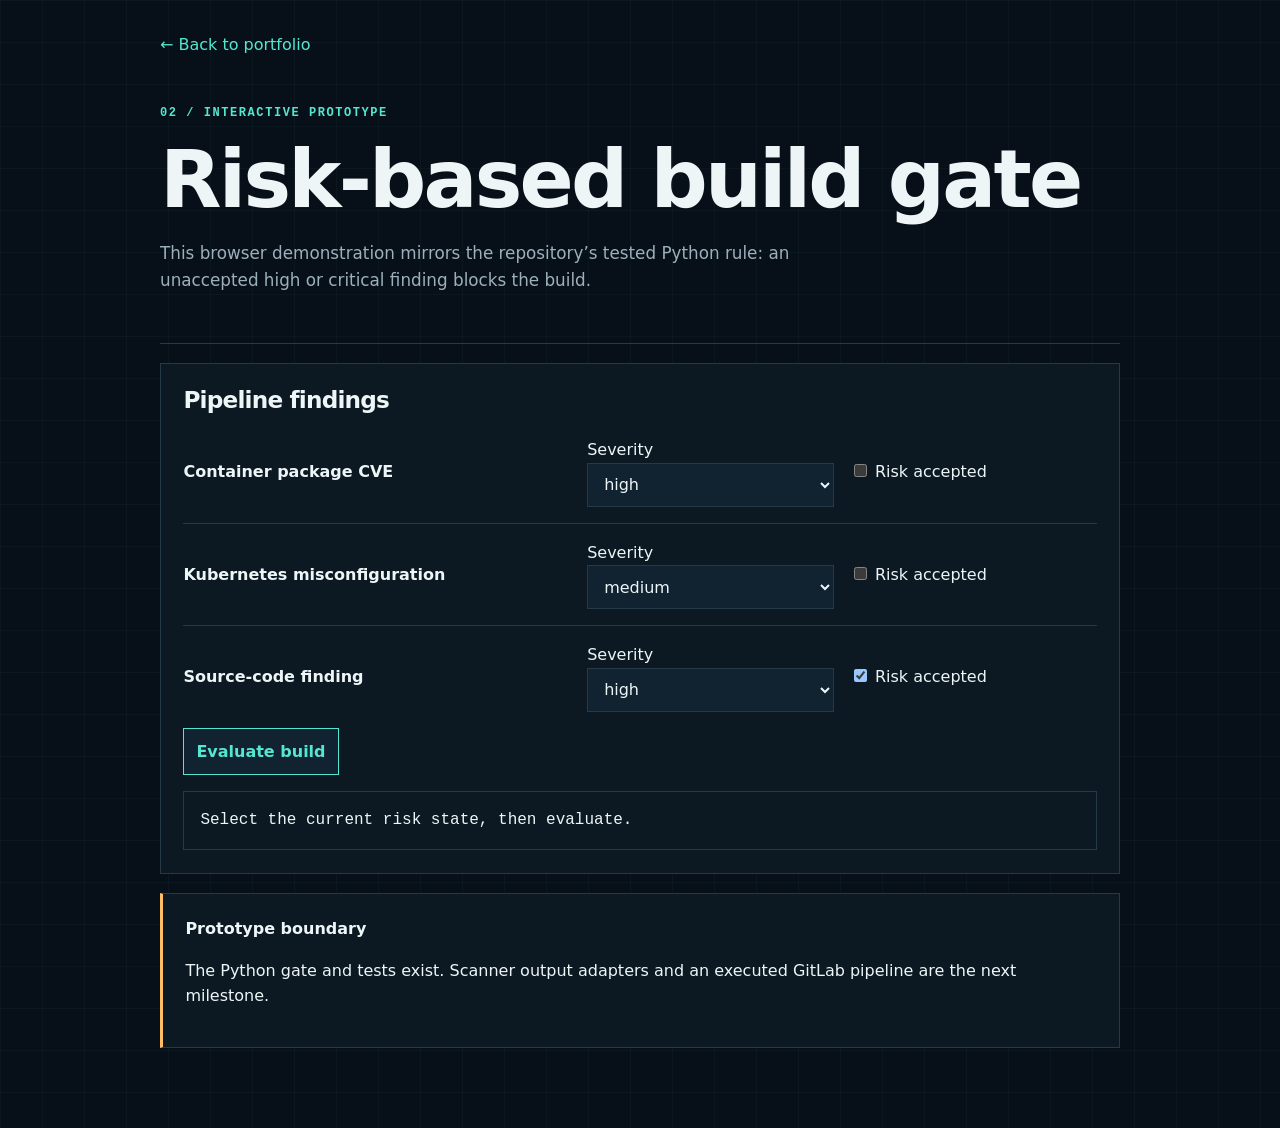
==== demos/appsec-gate.html @ 2bbfe6a3 "Build security project portfolio" ====
<!doctype html><html lang="en"><head><meta charset="utf-8"><meta name="viewport" content="width=device-width,initial-scale=1"><title>AppSec Quality Gate Demo</title><link rel="stylesheet" href="../styles.css"></head>
<body><main class="demo-shell"><a class="back-link" href="../index.html">← Back to portfolio</a>
<header class="demo-header"><p class="eyebrow">02 / INTERACTIVE PROTOTYPE</p><h1>Risk-based build gate</h1><p>This browser demonstration mirrors the repository’s tested Python rule: an unaccepted high or critical finding blocks the build.</p></header>
<section class="panel"><h2>Pipeline findings</h2><div id="gate-controls">
<div class="control-row"><strong>Container package CVE</strong><label>Severity<select data-severity><option>medium</option><option selected>high</option><option>critical</option></select></label><label><input type="checkbox" data-accepted> Risk accepted</label></div>
<div class="control-row"><strong>Kubernetes misconfiguration</strong><label>Severity<select data-severity><option selected>medium</option><option>high</option><option>critical</option></select></label><label><input type="checkbox" data-accepted> Risk accepted</label></div>
<div class="control-row"><strong>Source-code finding</strong><label>Severity<select data-severity><option>low</option><option selected>high</option><option>critical</option></select></label><label><input type="checkbox" data-accepted checked> Risk accepted</label></div>
</div><button id="run-gate" type="button">Evaluate build</button><div id="gate-result" class="result" aria-live="polite">Select the current risk state, then evaluate.</div></section>
<section class="panel notice"><strong>Prototype boundary</strong><p>The Python gate and tests exist. Scanner output adapters and an executed GitLab pipeline are the next milestone.</p></section>
<script src="../portfolio.js"></script></main></body></html>
---- styles.css ----
:root {
  color-scheme: dark;
  --bg: #071018;
  --surface: #0d1923;
  --surface-2: #112230;
  --line: #263947;
  --text: #edf5f7;
  --muted: #9cb0bb;
  --cyan: #55e6d2;
  --blue: #75a7ff;
  --amber: #ffbd66;
  --green: #83e69e;
  --max: 1180px;
}

* { box-sizing: border-box; }
html { scroll-behavior: smooth; }
body {
  margin: 0;
  background:
    linear-gradient(rgba(85,230,210,.035) 1px, transparent 1px),
    linear-gradient(90deg, rgba(85,230,210,.035) 1px, transparent 1px),
    var(--bg);
  background-size: 42px 42px;
  color: var(--text);
  font-family: Inter, ui-sans-serif, system-ui, -apple-system, BlinkMacSystemFont, "Segoe UI", sans-serif;
  font-size: 16px;
  line-height: 1.6;
}

a { color: inherit; }
.site-header {
  width: min(calc(100% - 2rem), var(--max));
  min-height: 84px;
  margin: 0 auto;
  display: flex;
  align-items: center;
  justify-content: space-between;
  border-bottom: 1px solid var(--line);
}
.identity { display: flex; align-items: center; gap: .8rem; text-decoration: none; }
.identity-mark {
  display: grid; place-items: center; width: 42px; height: 42px;
  border: 1px solid var(--cyan); color: var(--cyan); font: 700 .8rem ui-monospace, monospace;
}
.identity strong, .identity small { display: block; }
.identity small { color: var(--muted); font-size: .78rem; }
nav { display: flex; gap: 1.5rem; }
nav a { color: var(--muted); text-decoration: none; font-size: .9rem; }
nav a:hover, nav a:focus-visible { color: var(--cyan); }

main, footer { width: min(calc(100% - 2rem), var(--max)); margin-inline: auto; }
.intro {
  min-height: 500px;
  padding: 7rem 0 5rem;
  display: grid;
  grid-template-columns: minmax(0, 1.5fr) minmax(280px, .65fr);
  gap: 4rem;
  align-items: end;
  border-bottom: 1px solid var(--line);
}
.eyebrow { margin: 0 0 1rem; color: var(--cyan); font: 700 .75rem/1.3 ui-monospace, SFMono-Regular, Consolas, monospace; letter-spacing: .13em; }
h1, h2, h3 { margin-top: 0; line-height: 1.08; letter-spacing: -.035em; }
h1 { margin-bottom: 0; font-size: clamp(3rem, 7vw, 6.7rem); font-weight: 720; }
h1 span { color: var(--muted); }
h2 { margin-bottom: .6rem; font-size: clamp(2rem, 4vw, 3.5rem); }
h3 { margin-bottom: 1rem; font-size: clamp(1.55rem, 2.5vw, 2.1rem); }
.intro-copy { margin: 0; color: var(--muted); font-size: 1.05rem; border-left: 2px solid var(--cyan); padding-left: 1.25rem; }

.project-section { padding: 6rem 0; }
.section-heading { max-width: 700px; margin-bottom: 2.3rem; }
.section-heading > p:last-child { color: var(--muted); }
.project-grid { display: grid; grid-template-columns: repeat(12, 1fr); gap: 1rem; }
.project-card {
  grid-column: span 4;
  min-height: 500px;
  padding: 1.5rem;
  display: flex;
  flex-direction: column;
  background: linear-gradient(160deg, rgba(17,34,48,.98), rgba(9,20,29,.98));
  border: 1px solid var(--line);
  position: relative;
}
.project-card::before { content: ""; position: absolute; left: -1px; top: 0; width: 3px; height: 64px; background: var(--blue); }
.project-card.featured::before { background: var(--cyan); }
.card-topline { display: flex; justify-content: space-between; gap: 1rem; margin-bottom: 3rem; color: var(--muted); font: 700 .68rem ui-monospace, monospace; letter-spacing: .08em; }
.status { padding: .22rem .5rem; border: 1px solid currentColor; white-space: nowrap; letter-spacing: 0; }
.status-design { color: var(--blue); }
.status-prototype { color: var(--amber); }
.status-working { color: var(--green); }
.project-card > p { color: var(--muted); }
.tag-list { display: flex; flex-wrap: wrap; gap: .4rem; padding: 0; margin: 1.1rem 0; list-style: none; }
.tag-list li { border: 1px solid var(--line); padding: .25rem .5rem; color: #c6d5dc; font: .72rem ui-monospace, monospace; }
.evidence-row { margin-top: auto; padding: 1rem 0; border-top: 1px solid var(--line); }
.evidence-row span, .evidence-row strong { display: block; }
.evidence-row span { color: var(--muted); font: .7rem ui-monospace, monospace; text-transform: uppercase; }
.evidence-row strong { margin-top: .25rem; font-size: .86rem; }
.card-link { display: flex; justify-content: space-between; align-items: center; padding-top: 1rem; color: var(--cyan); text-decoration: none; font-weight: 700; }
.card-link:hover span { transform: translateX(4px); }
.card-link span { transition: transform .2s ease; }

.review { display: grid; grid-template-columns: .8fr 1.2fr; gap: 5rem; padding: 6rem 0; border-top: 1px solid var(--line); }
.review ol { padding: 0; margin: 0; list-style: none; }
.review li { display: grid; grid-template-columns: 48px 1fr; gap: 1rem; padding: 1.2rem 0; border-top: 1px solid var(--line); }
.review li > span { color: var(--cyan); font: .8rem ui-monospace, monospace; }
.review p { color: var(--muted); margin: .2rem 0 0; }
footer { display: flex; justify-content: space-between; gap: 2rem; padding: 2rem 0 3rem; border-top: 1px solid var(--line); color: var(--muted); font-size: .8rem; }

.demo-shell { width: min(calc(100% - 2rem), 960px); margin: 0 auto; padding: 2rem 0 5rem; }
.back-link { display: inline-block; margin-bottom: 3rem; color: var(--cyan); text-decoration: none; }
.demo-header { padding-bottom: 2rem; border-bottom: 1px solid var(--line); }
.demo-header h1 { font-size: clamp(2.6rem, 7vw, 5rem); }
.demo-header > p:last-child { max-width: 720px; color: var(--muted); font-size: 1.05rem; }
.panel { margin-top: 1.2rem; padding: 1.4rem; border: 1px solid var(--line); background: rgba(13,25,35,.96); }
.panel h2 { font-size: 1.45rem; }
.notice { border-left: 3px solid var(--amber); }
.metric-grid { display: grid; grid-template-columns: repeat(3, 1fr); gap: .8rem; }
.metric { padding: 1rem; border: 1px solid var(--line); }
.metric span { color: var(--muted); font-size: .8rem; }
.metric strong { display: block; font: 700 2rem ui-monospace, monospace; }
.control-row { display: grid; grid-template-columns: 1.1fr .7fr .7fr; gap: 1rem; padding: 1rem 0; border-top: 1px solid var(--line); align-items: center; }
.control-row:first-child { border-top: 0; }
.control-row select, .control-row label { width: 100%; }
select, button {
  min-height: 44px; border: 1px solid var(--line); background: var(--surface-2); color: var(--text); padding: .6rem .75rem; font: inherit;
}
button { cursor: pointer; border-color: var(--cyan); color: var(--cyan); font-weight: 700; }
button:hover, button:focus-visible { background: var(--cyan); color: var(--bg); }
.result { margin-top: 1rem; padding: 1rem; border: 1px solid var(--line); font-family: ui-monospace, monospace; }
.result.pass { border-color: var(--green); color: var(--green); }
.result.fail { border-color: #ff7a7a; color: #ff9a9a; }
.scenario { display: grid; grid-template-columns: 74px 1fr; gap: 1rem; padding: 1.2rem 0; border-top: 1px solid var(--line); }
.scenario > span { color: var(--cyan); font: 700 .75rem ui-monospace, monospace; }
.scenario p { color: var(--muted); margin: .3rem 0 0; }
.status-table { width: 100%; border-collapse: collapse; }
.status-table th, .status-table td { text-align: left; padding: .8rem; border-bottom: 1px solid var(--line); }
.status-table th { color: var(--muted); font-size: .8rem; }
.pill { display: inline-block; padding: .18rem .45rem; border: 1px solid currentColor; font: .72rem ui-monospace, monospace; }
.effective { color: var(--green); }.expired { color: var(--amber); }.missing { color: #ff8e8e; }

@media (max-width: 900px) {
  .intro, .review { grid-template-columns: 1fr; gap: 2rem; }
  .intro { min-height: auto; padding-top: 5rem; }
  .project-card { grid-column: span 12; min-height: 420px; }
}
@media (max-width: 600px) {
  .site-header { align-items: flex-start; padding: 1rem 0; }
  nav { flex-direction: column; gap: .25rem; text-align: right; }
  .intro { padding: 4rem 0; }
  .project-section, .review { padding: 4rem 0; }
  .control-row { grid-template-columns: 1fr; }
  .metric-grid { grid-template-columns: 1fr; }
  .status-table { font-size: .82rem; }
  footer { flex-direction: column; }
}
@media (prefers-reduced-motion: reduce) { html { scroll-behavior: auto; } * { transition: none !important; } }
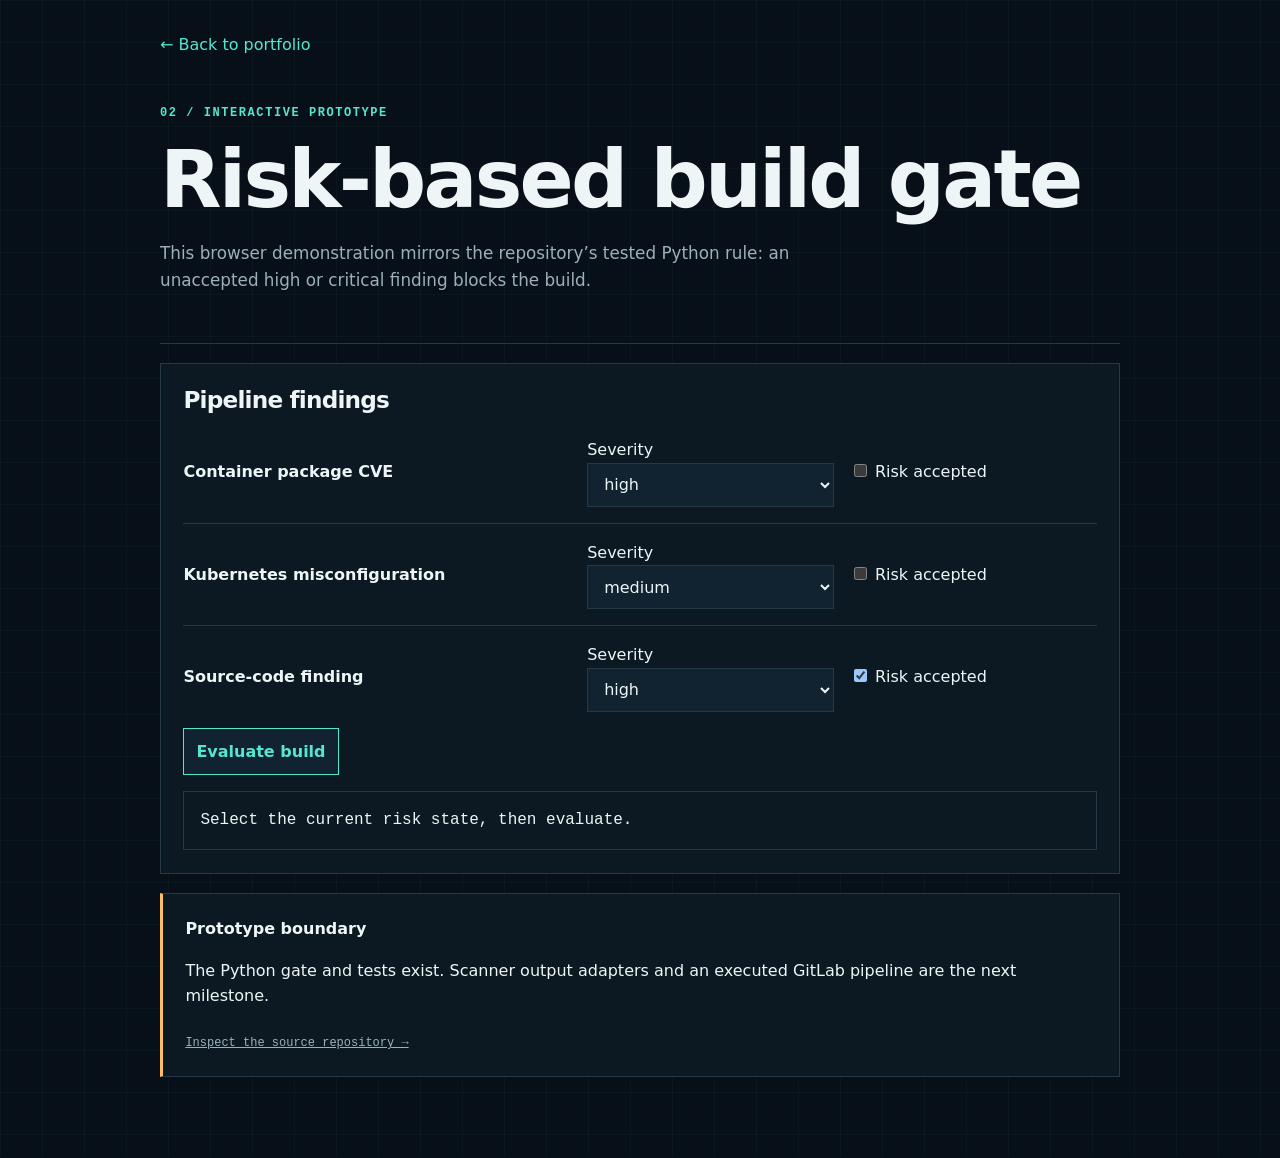
==== commit 4fed2b89: "Link public project sources" ====
--- a/demos/appsec-gate.html
+++ b/demos/appsec-gate.html
@@ -6,6 +6,5 @@
 <div class="control-row"><strong>Kubernetes misconfiguration</strong><label>Severity<select data-severity><option selected>medium</option><option>high</option><option>critical</option></select></label><label><input type="checkbox" data-accepted> Risk accepted</label></div>
 <div class="control-row"><strong>Source-code finding</strong><label>Severity<select data-severity><option>low</option><option selected>high</option><option>critical</option></select></label><label><input type="checkbox" data-accepted checked> Risk accepted</label></div>
 </div><button id="run-gate" type="button">Evaluate build</button><div id="gate-result" class="result" aria-live="polite">Select the current risk state, then evaluate.</div></section>
-<section class="panel notice"><strong>Prototype boundary</strong><p>The Python gate and tests exist. Scanner output adapters and an executed GitLab pipeline are the next milestone.</p></section>
+<section class="panel notice"><strong>Prototype boundary</strong><p>The Python gate and tests exist. Scanner output adapters and an executed GitLab pipeline are the next milestone.</p><a class="repo-link" href="https://github.com/heissonly/cloud-native-appsec-supply-chain">Inspect the source repository →</a></section>
 <script src="../portfolio.js"></script></main></body></html>
-
--- a/styles.css
+++ b/styles.css
@@ -98,6 +98,10 @@
 .card-link { display: flex; justify-content: space-between; align-items: center; padding-top: 1rem; color: var(--cyan); text-decoration: none; font-weight: 700; }
 .card-link:hover span { transform: translateX(4px); }
 .card-link span { transition: transform .2s ease; }
+.card-actions { border-top: 1px solid var(--line); }
+.card-actions .card-link { border-top: 0; }
+.repo-link { display: inline-block; margin-top: .7rem; color: var(--muted); font: .75rem ui-monospace, monospace; }
+.repo-link:hover, .repo-link:focus-visible { color: var(--text); }
 
 .review { display: grid; grid-template-columns: .8fr 1.2fr; gap: 5rem; padding: 6rem 0; border-top: 1px solid var(--line); }
 .review ol { padding: 0; margin: 0; list-style: none; }
@@ -154,4 +158,3 @@
   footer { flex-direction: column; }
 }
 @media (prefers-reduced-motion: reduce) { html { scroll-behavior: auto; } * { transition: none !important; } }
-
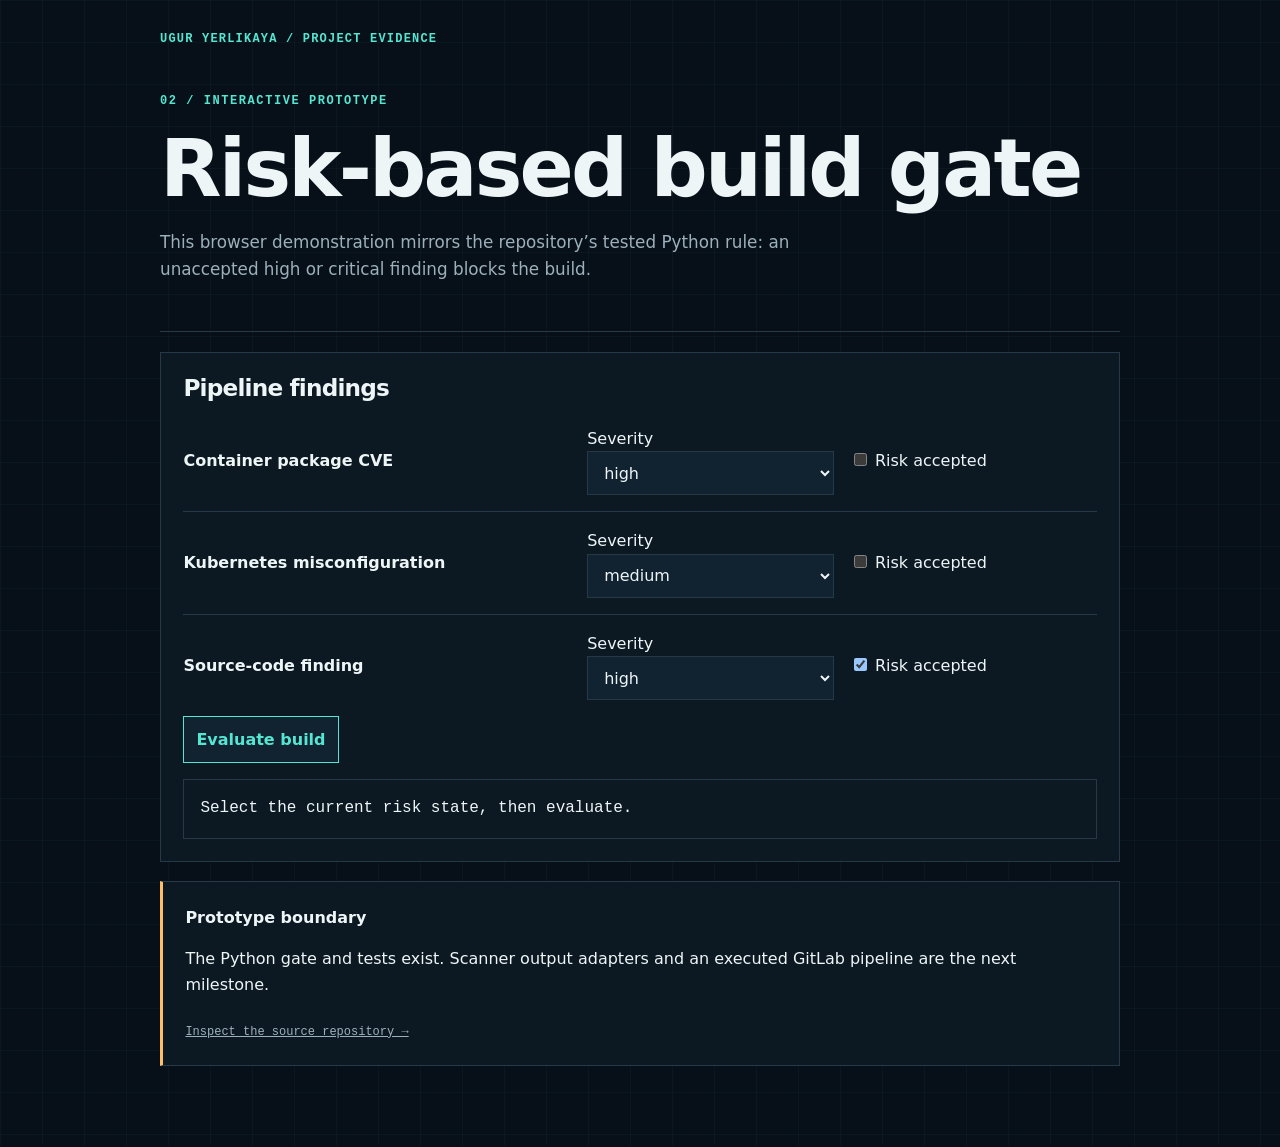
==== commit 45e432aa: "Present each project as a focused standalone demo" ====
--- a/demos/appsec-gate.html
+++ b/demos/appsec-gate.html
@@ -1,5 +1,5 @@
 <!doctype html><html lang="en"><head><meta charset="utf-8"><meta name="viewport" content="width=device-width,initial-scale=1"><title>AppSec Quality Gate Demo</title><link rel="stylesheet" href="../styles.css"></head>
-<body><main class="demo-shell"><a class="back-link" href="../index.html">← Back to portfolio</a>
+<body><main class="demo-shell"><p class="project-identity">UGUR YERLIKAYA / PROJECT EVIDENCE</p>
 <header class="demo-header"><p class="eyebrow">02 / INTERACTIVE PROTOTYPE</p><h1>Risk-based build gate</h1><p>This browser demonstration mirrors the repository’s tested Python rule: an unaccepted high or critical finding blocks the build.</p></header>
 <section class="panel"><h2>Pipeline findings</h2><div id="gate-controls">
 <div class="control-row"><strong>Container package CVE</strong><label>Severity<select data-severity><option>medium</option><option selected>high</option><option>critical</option></select></label><label><input type="checkbox" data-accepted> Risk accepted</label></div>
--- a/styles.css
+++ b/styles.css
@@ -112,6 +112,7 @@
 
 .demo-shell { width: min(calc(100% - 2rem), 960px); margin: 0 auto; padding: 2rem 0 5rem; }
 .back-link { display: inline-block; margin-bottom: 3rem; color: var(--cyan); text-decoration: none; }
+.project-identity { margin: 0 0 3rem; color: var(--cyan); font: 700 .75rem ui-monospace, monospace; letter-spacing: .1em; }
 .demo-header { padding-bottom: 2rem; border-bottom: 1px solid var(--line); }
 .demo-header h1 { font-size: clamp(2.6rem, 7vw, 5rem); }
 .demo-header > p:last-child { max-width: 720px; color: var(--muted); font-size: 1.05rem; }
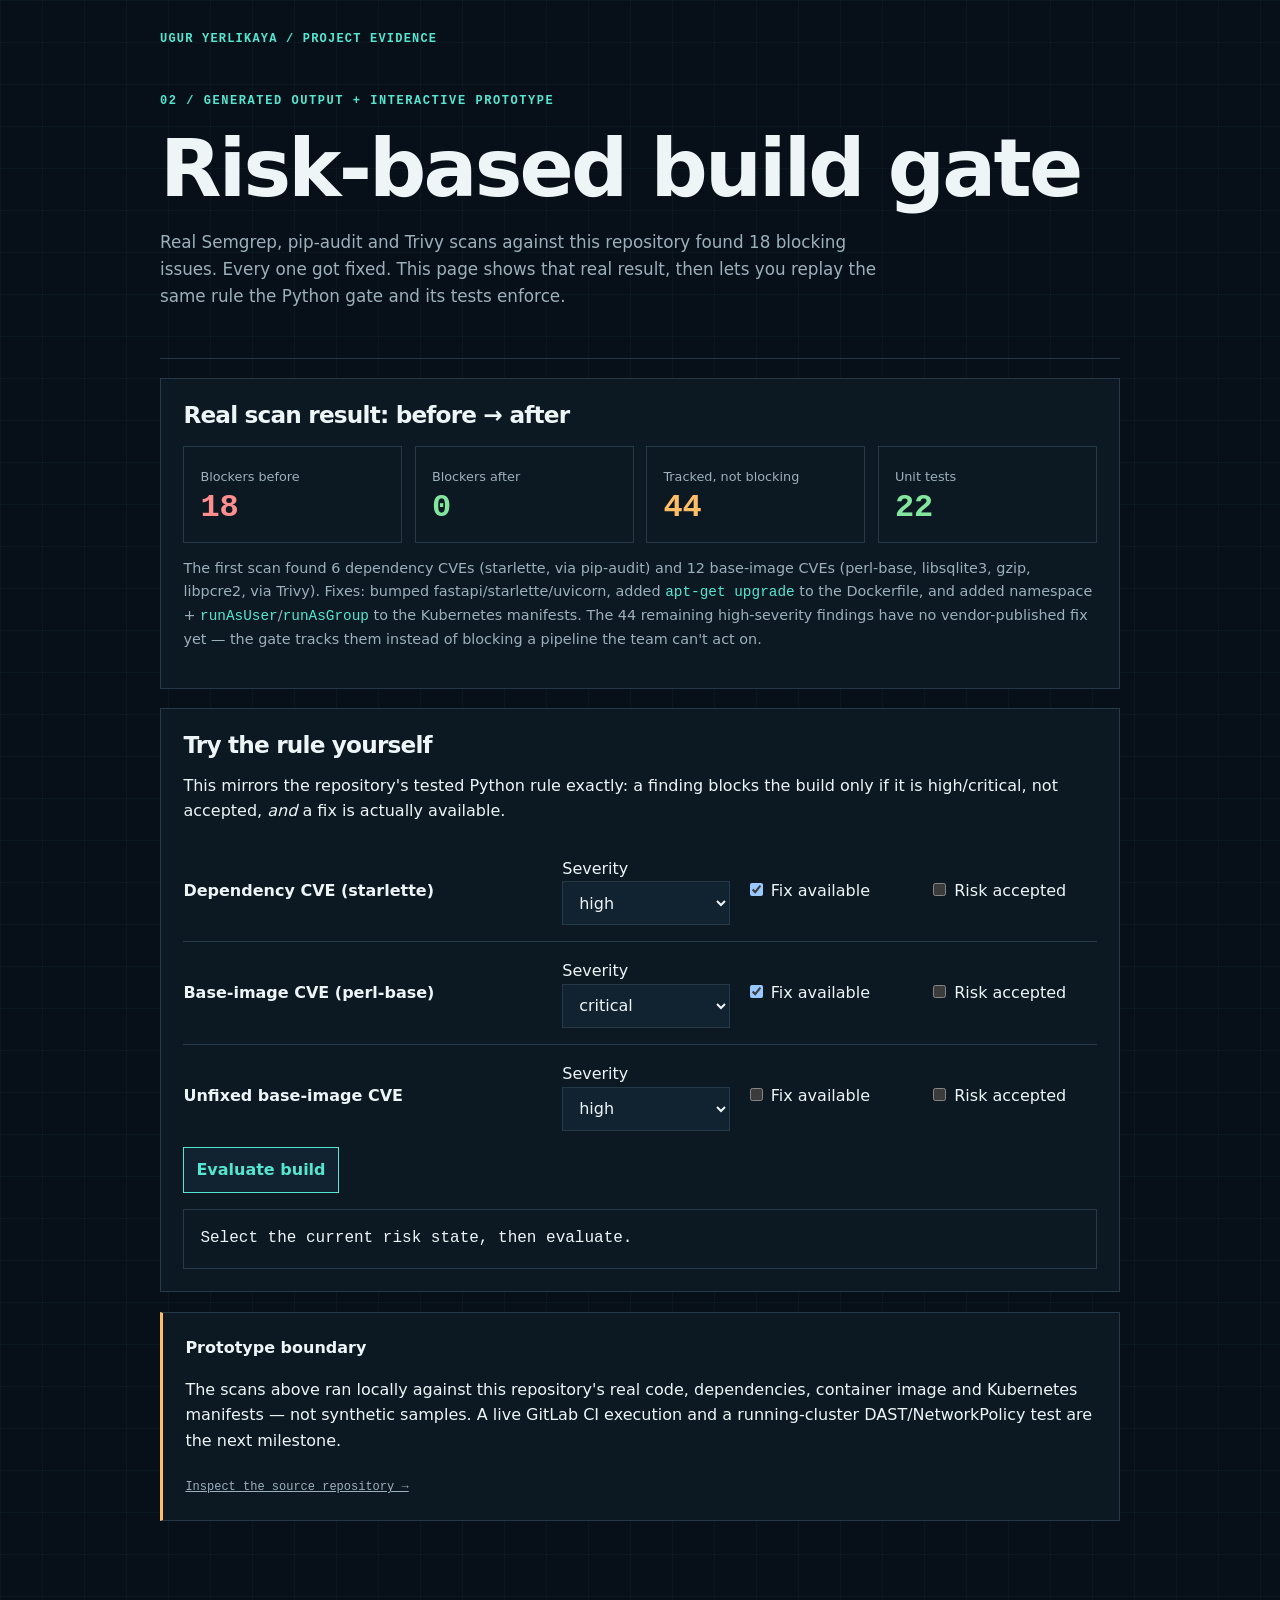
==== commit a3c230eb: "Update AppSec demo with real before/after scan evidence Reflects the cloud-native-appsec-supply-chai" ====
--- a/demos/appsec-gate.html
+++ b/demos/appsec-gate.html
@@ -1,10 +1,22 @@
 <!doctype html><html lang="en"><head><meta charset="utf-8"><meta name="viewport" content="width=device-width,initial-scale=1"><title>AppSec Quality Gate Demo</title><link rel="stylesheet" href="../styles.css"></head>
 <body><main class="demo-shell"><p class="project-identity">UGUR YERLIKAYA / PROJECT EVIDENCE</p>
-<header class="demo-header"><p class="eyebrow">02 / INTERACTIVE PROTOTYPE</p><h1>Risk-based build gate</h1><p>This browser demonstration mirrors the repository’s tested Python rule: an unaccepted high or critical finding blocks the build.</p></header>
-<section class="panel"><h2>Pipeline findings</h2><div id="gate-controls">
-<div class="control-row"><strong>Container package CVE</strong><label>Severity<select data-severity><option>medium</option><option selected>high</option><option>critical</option></select></label><label><input type="checkbox" data-accepted> Risk accepted</label></div>
-<div class="control-row"><strong>Kubernetes misconfiguration</strong><label>Severity<select data-severity><option selected>medium</option><option>high</option><option>critical</option></select></label><label><input type="checkbox" data-accepted> Risk accepted</label></div>
-<div class="control-row"><strong>Source-code finding</strong><label>Severity<select data-severity><option>low</option><option selected>high</option><option>critical</option></select></label><label><input type="checkbox" data-accepted checked> Risk accepted</label></div>
+<header class="demo-header"><p class="eyebrow">02 / GENERATED OUTPUT + INTERACTIVE PROTOTYPE</p><h1>Risk-based build gate</h1><p>Real Semgrep, pip-audit and Trivy scans against this repository found 18 blocking issues. Every one got fixed. This page shows that real result, then lets you replay the same rule the Python gate and its tests enforce.</p></header>
+
+<section class="panel"><h2>Real scan result: before &rarr; after</h2>
+<div class="metric-grid evidence-metrics">
+<div class="metric"><span>Blockers before</span><strong class="missing">18</strong></div>
+<div class="metric"><span>Blockers after</span><strong class="effective">0</strong></div>
+<div class="metric"><span>Tracked, not blocking</span><strong class="risk-high">44</strong></div>
+<div class="metric"><span>Unit tests</span><strong class="effective">22</strong></div>
+</div>
+<p style="color:var(--muted);font-size:.9rem">The first scan found 6 dependency CVEs (starlette, via pip-audit) and 12 base-image CVEs (perl-base, libsqlite3, gzip, libpcre2, via Trivy). Fixes: bumped fastapi/starlette/uvicorn, added <code style="color:var(--cyan)">apt-get upgrade</code> to the Dockerfile, and added namespace + <code style="color:var(--cyan)">runAsUser</code>/<code style="color:var(--cyan)">runAsGroup</code> to the Kubernetes manifests. The 44 remaining high-severity findings have no vendor-published fix yet &mdash; the gate tracks them instead of blocking a pipeline the team can't act on.</p>
+</section>
+
+<section class="panel"><h2>Try the rule yourself</h2><p>This mirrors the repository's tested Python rule exactly: a finding blocks the build only if it is high/critical, not accepted, <em>and</em> a fix is actually available.</p><div id="gate-controls">
+<div class="control-row"><strong>Dependency CVE (starlette)</strong><label>Severity<select data-severity><option>medium</option><option selected>high</option><option>critical</option></select></label><label><input type="checkbox" data-fixable checked> Fix available</label><label><input type="checkbox" data-accepted> Risk accepted</label></div>
+<div class="control-row"><strong>Base-image CVE (perl-base)</strong><label>Severity<select data-severity><option>medium</option><option>high</option><option selected>critical</option></select></label><label><input type="checkbox" data-fixable checked> Fix available</label><label><input type="checkbox" data-accepted> Risk accepted</label></div>
+<div class="control-row"><strong>Unfixed base-image CVE</strong><label>Severity<select data-severity><option>medium</option><option selected>high</option><option>critical</option></select></label><label><input type="checkbox" data-fixable> Fix available</label><label><input type="checkbox" data-accepted> Risk accepted</label></div>
 </div><button id="run-gate" type="button">Evaluate build</button><div id="gate-result" class="result" aria-live="polite">Select the current risk state, then evaluate.</div></section>
-<section class="panel notice"><strong>Prototype boundary</strong><p>The Python gate and tests exist. Scanner output adapters and an executed GitLab pipeline are the next milestone.</p><a class="repo-link" href="https://github.com/heissonly/cloud-native-appsec-supply-chain">Inspect the source repository →</a></section>
+
+<section class="panel notice"><strong>Prototype boundary</strong><p>The scans above ran locally against this repository's real code, dependencies, container image and Kubernetes manifests &mdash; not synthetic samples. A live GitLab CI execution and a running-cluster DAST/NetworkPolicy test are the next milestone.</p><a class="repo-link" href="https://github.com/heissonly/cloud-native-appsec-supply-chain">Inspect the source repository →</a></section>
 <script src="../portfolio.js"></script></main></body></html>
--- a/styles.css
+++ b/styles.css
@@ -123,7 +123,7 @@
 .metric { padding: 1rem; border: 1px solid var(--line); }
 .metric span { color: var(--muted); font-size: .8rem; }
 .metric strong { display: block; font: 700 2rem ui-monospace, monospace; }
-.control-row { display: grid; grid-template-columns: 1.1fr .7fr .7fr; gap: 1rem; padding: 1rem 0; border-top: 1px solid var(--line); align-items: center; }
+.control-row { display: grid; grid-template-columns: 1.3fr .6fr .6fr .6fr; gap: 1rem; padding: 1rem 0; border-top: 1px solid var(--line); align-items: center; }
 .control-row:first-child { border-top: 0; }
 .control-row select, .control-row label { width: 100%; }
 select, button {
@@ -159,3 +159,95 @@
   footer { flex-direction: column; }
 }
 @media (prefers-reduced-motion: reduce) { html { scroll-behavior: auto; } * { transition: none !important; } }
+
+/* Project 01: interactive detection evidence */
+.detection-page { width: min(calc(100% - 2rem), 1180px); }
+.project-bar { display: flex; justify-content: space-between; align-items: center; gap: 1rem; padding-bottom: 1.5rem; border-bottom: 1px solid var(--line); }
+.project-bar .project-identity { margin: 0; }
+.detection-hero { min-height: 520px; display: flex; align-items: end; padding: 6rem 0 3rem; }
+.detection-hero h1 { max-width: 1000px; }
+.detection-hero > div > p:last-of-type { max-width: 800px; color: var(--muted); font-size: 1.08rem; }
+.hero-actions { display: flex; flex-wrap: wrap; gap: .75rem; margin-top: 2rem; }
+.primary-action, .secondary-action { display: inline-flex; min-height: 46px; align-items: center; justify-content: center; padding: .7rem 1rem; text-decoration: none; font-weight: 750; transition: .2s ease; }
+.primary-action { color: var(--bg); background: var(--cyan); border: 1px solid var(--cyan); }
+.secondary-action { color: var(--text); border: 1px solid var(--line); background: var(--surface); }
+.primary-action:hover, .secondary-action:hover { transform: translateY(-1px); border-color: var(--cyan); }
+.evidence-metrics { margin-top: 1.2rem; grid-template-columns: repeat(4, 1fr); }
+.metric small { display: block; color: var(--muted); font-size: .72rem; }
+.boundary-card { display: grid; grid-template-columns: 190px 1fr; gap: 2rem; align-items: start; border-left: 3px solid var(--amber); }
+.boundary-card > div { display: flex; align-items: center; gap: .6rem; }
+.boundary-card p { margin: 0; color: var(--muted); }
+.signal-dot { width: 9px; height: 9px; border-radius: 50%; background: var(--amber); box-shadow: 0 0 16px var(--amber); }
+.section-kicker { display: block; margin-bottom: .8rem; color: var(--cyan); font: 700 .7rem/1.3 ui-monospace, monospace; letter-spacing: .12em; }
+.section-intro { display: flex; justify-content: space-between; gap: 2rem; align-items: start; margin-bottom: 1.5rem; }
+.section-intro p { max-width: 720px; margin: 0; color: var(--muted); }
+.legend { display: flex; gap: .9rem; color: var(--muted); font: .68rem ui-monospace, monospace; white-space: nowrap; }
+.legend span { display: flex; gap: .35rem; align-items: center; }
+.legend i { display: inline-block; width: 8px; height: 8px; border-radius: 50%; }
+.legend-identity { background: var(--blue); }.legend-endpoint { background: var(--cyan); }.legend-control { background: var(--amber); }
+.architecture-canvas { overflow-x: auto; border: 1px solid var(--line); background: #08131c; }
+.architecture-canvas svg { display: block; min-width: 920px; width: 100%; height: auto; }
+.arch-node rect { fill: url(#nodeFill); stroke: var(--line); stroke-width: 2; }
+.identity-node rect { stroke: var(--blue); }.endpoint-node rect { stroke: var(--cyan); }.response-node rect { stroke: var(--amber); }
+.arch-label { fill: #86a0ae; font: 700 10px ui-monospace, monospace; letter-spacing: 1px; }
+.arch-title { fill: var(--text); font: 700 14px Inter, sans-serif; }.arch-detail { fill: var(--muted); font: 11px Inter, sans-serif; }
+.cost-rail rect { fill: rgba(255,189,102,.04); stroke: rgba(255,189,102,.65); stroke-dasharray: 5 5; }
+.simulation-label { padding: .35rem .55rem; color: var(--amber); border: 1px solid currentColor; font: .67rem ui-monospace, monospace; white-space: nowrap; }
+.console-layout { display: grid; grid-template-columns: 230px minmax(0, 1fr); border: 1px solid var(--line); background: #08131c; }
+.rule-selector { border-right: 1px solid var(--line); padding: .6rem; }
+.rule-button { width: 100%; min-height: 76px; display: grid; grid-template-columns: 38px 1fr; grid-template-rows: 1fr 1fr; gap: 0 .4rem; text-align: left; border: 0; border-left: 2px solid transparent; color: var(--muted); background: transparent; }
+.rule-button > span { grid-row: 1 / 3; align-self: center; color: var(--cyan); font: 700 .72rem ui-monospace, monospace; }
+.rule-button strong { color: var(--text); align-self: end; font-size: .84rem; }.rule-button small { align-self: start; font: .66rem ui-monospace, monospace; }
+.rule-button:hover, .rule-button:focus-visible, .rule-button.active { color: var(--muted); background: var(--surface-2); border-left-color: var(--cyan); }
+.console-main { min-width: 0; padding: 1rem; }
+.console-toolbar { display: flex; justify-content: space-between; gap: 1rem; align-items: center; }
+.fixture-switch { display: flex; padding: 3px; border: 1px solid var(--line); }
+.fixture-button { min-height: 36px; border: 0; color: var(--muted); background: transparent; font-size: .78rem; }
+.fixture-button.active, .fixture-button:hover { color: var(--text); background: #1a3040; }
+.run-button { min-height: 40px; }.run-button:disabled { opacity: .6; cursor: wait; }
+.rule-context { display: grid; grid-template-columns: repeat(3, 1fr); gap: 1px; margin-top: 1rem; background: var(--line); border: 1px solid var(--line); }
+.rule-context > div { padding: .8rem; background: var(--surface); }
+.rule-context span, .rule-context strong { display: block; }.rule-context span { color: var(--muted); font: .62rem ui-monospace, monospace; }.rule-context strong { margin-top: .25rem; font-size: .8rem; }
+.event-window { margin-top: 1rem; border: 1px solid var(--line); }
+.window-title { display: flex; justify-content: space-between; padding: .45rem .7rem; color: var(--muted); background: var(--surface-2); font: .66rem ui-monospace, monospace; }
+.table-scroll { overflow-x: auto; }
+.event-table { width: 100%; border-collapse: collapse; font: .72rem ui-monospace, monospace; }
+.event-table th, .event-table td { padding: .55rem .7rem; text-align: left; border-top: 1px solid var(--line); overflow-wrap: anywhere; }
+.event-table th { color: var(--muted); text-transform: uppercase; }.event-table td { color: #cfdee4; }
+.detection-result { margin-top: 1rem; padding: 1rem; border: 1px solid var(--line); background: var(--surface); transition: border-color .2s ease; }
+.detection-result p { margin: .6rem 0 0; color: var(--muted); }
+.result-state { display: flex; gap: .8rem; align-items: center; }.result-state > div { flex: 1; }.result-state small, .result-state strong { display: block; }.result-state small { color: var(--muted); font: .62rem ui-monospace, monospace; }
+.result-icon { display: grid; place-items: center; width: 34px; height: 34px; border: 1px solid currentColor; border-radius: 50%; color: var(--muted); font-weight: 800; }
+.detection-result.running { border-color: var(--blue); }.detection-result.alert { border-color: #ff8e8e; }.detection-result.clean { border-color: var(--green); }
+.alert .result-icon { color: #ff8e8e; }.clean .result-icon { color: var(--green); }
+.test-match { padding: .25rem .45rem; color: var(--green); border: 1px solid currentColor; font: .62rem ui-monospace, monospace; }
+.query-drawer { margin-top: 1rem; border-top: 1px solid var(--line); }.query-drawer summary { padding: .9rem 0 0; cursor: pointer; color: var(--cyan); font-size: .8rem; }.query-drawer pre { overflow-x: auto; padding: 1rem; background: #050c12; color: #cfe9e4; font-size: .74rem; }
+.incident-timeline { list-style: none; padding: 0; margin: 0; border-top: 1px solid var(--line); }
+.incident-timeline li { display: grid; grid-template-columns: 50px 1fr auto; gap: 1.2rem; padding: 1.35rem 0; border-bottom: 1px solid var(--line); align-items: start; }
+.timeline-marker { display: grid; place-items: center; width: 38px; height: 38px; border: 1px solid var(--cyan); color: var(--cyan); font: 700 .7rem ui-monospace, monospace; }
+.incident-timeline small { color: var(--cyan); font: .65rem ui-monospace, monospace; }.incident-timeline h3 { margin: .3rem 0; font-size: 1rem; letter-spacing: 0; }.incident-timeline p { margin: 0; color: var(--muted); }
+.timeline-state { padding: .2rem .45rem; color: var(--blue); border: 1px solid currentColor; font: .62rem ui-monospace, monospace; }.timeline-state.priority { color: var(--amber); }
+.project-evidence-grid { display: grid; grid-template-columns: repeat(2, 1fr); gap: 1.2rem; margin-top: 1.2rem; }.project-evidence-grid .panel { margin: 0; }.evidence-card h2 { font-size: 1.45rem; }.evidence-card p, .evidence-card li { color: var(--muted); }.evidence-card ul { padding-left: 1.1rem; margin-bottom: 0; }
+.evidence-status h2 { font-size: 1.7rem; }.evidence-status code { color: var(--cyan); }
+.project-footer { width: 100%; align-items: center; }.project-footer p { margin: .2rem 0 0; }
+
+@media (max-width: 800px) {
+  .evidence-metrics { grid-template-columns: repeat(2, 1fr); }
+  .boundary-card, .console-layout { grid-template-columns: 1fr; }
+  .rule-selector { display: grid; grid-template-columns: repeat(2, 1fr); border-right: 0; border-bottom: 1px solid var(--line); }
+  .section-intro { display: block; }.legend, .simulation-label { display: inline-flex; margin-top: 1rem; }
+  .project-evidence-grid { grid-template-columns: 1fr; }
+}
+@media (max-width: 560px) {
+  .detection-hero { min-height: auto; padding-top: 4rem; }.detection-hero h1 { font-size: 2.65rem; }
+  .evidence-metrics, .rule-context { grid-template-columns: 1fr; }.console-toolbar { align-items: stretch; flex-direction: column; }.fixture-switch, .run-button { width: 100%; }.fixture-button { flex: 1; }
+  .incident-timeline li { grid-template-columns: 42px 1fr; }.timeline-state { grid-column: 2; justify-self: start; }.project-bar { align-items: flex-start; flex-direction: column; }
+}
+
+/* Project 03: risk register, remediation and AI-narrative panels */
+.risk-critical { color: #ff8e8e; }.risk-high { color: var(--amber); }.risk-medium { color: var(--blue); }.risk-low { color: var(--green); }
+.pill.overdue { color: #ff8e8e; }.pill.due-soon { color: var(--amber); }.pill.on-track { color: var(--green); }
+.pill.open { color: var(--amber); }.pill.closed { color: var(--green); }
+.narrative-text { margin: 0; font-size: 1rem; line-height: 1.7; }
+.narrative-meta { display: flex; flex-wrap: wrap; gap: .6rem; margin-top: .9rem; color: var(--muted); font: .72rem ui-monospace, monospace; }
+.narrative-meta span { padding: .18rem .45rem; border: 1px solid var(--line); }
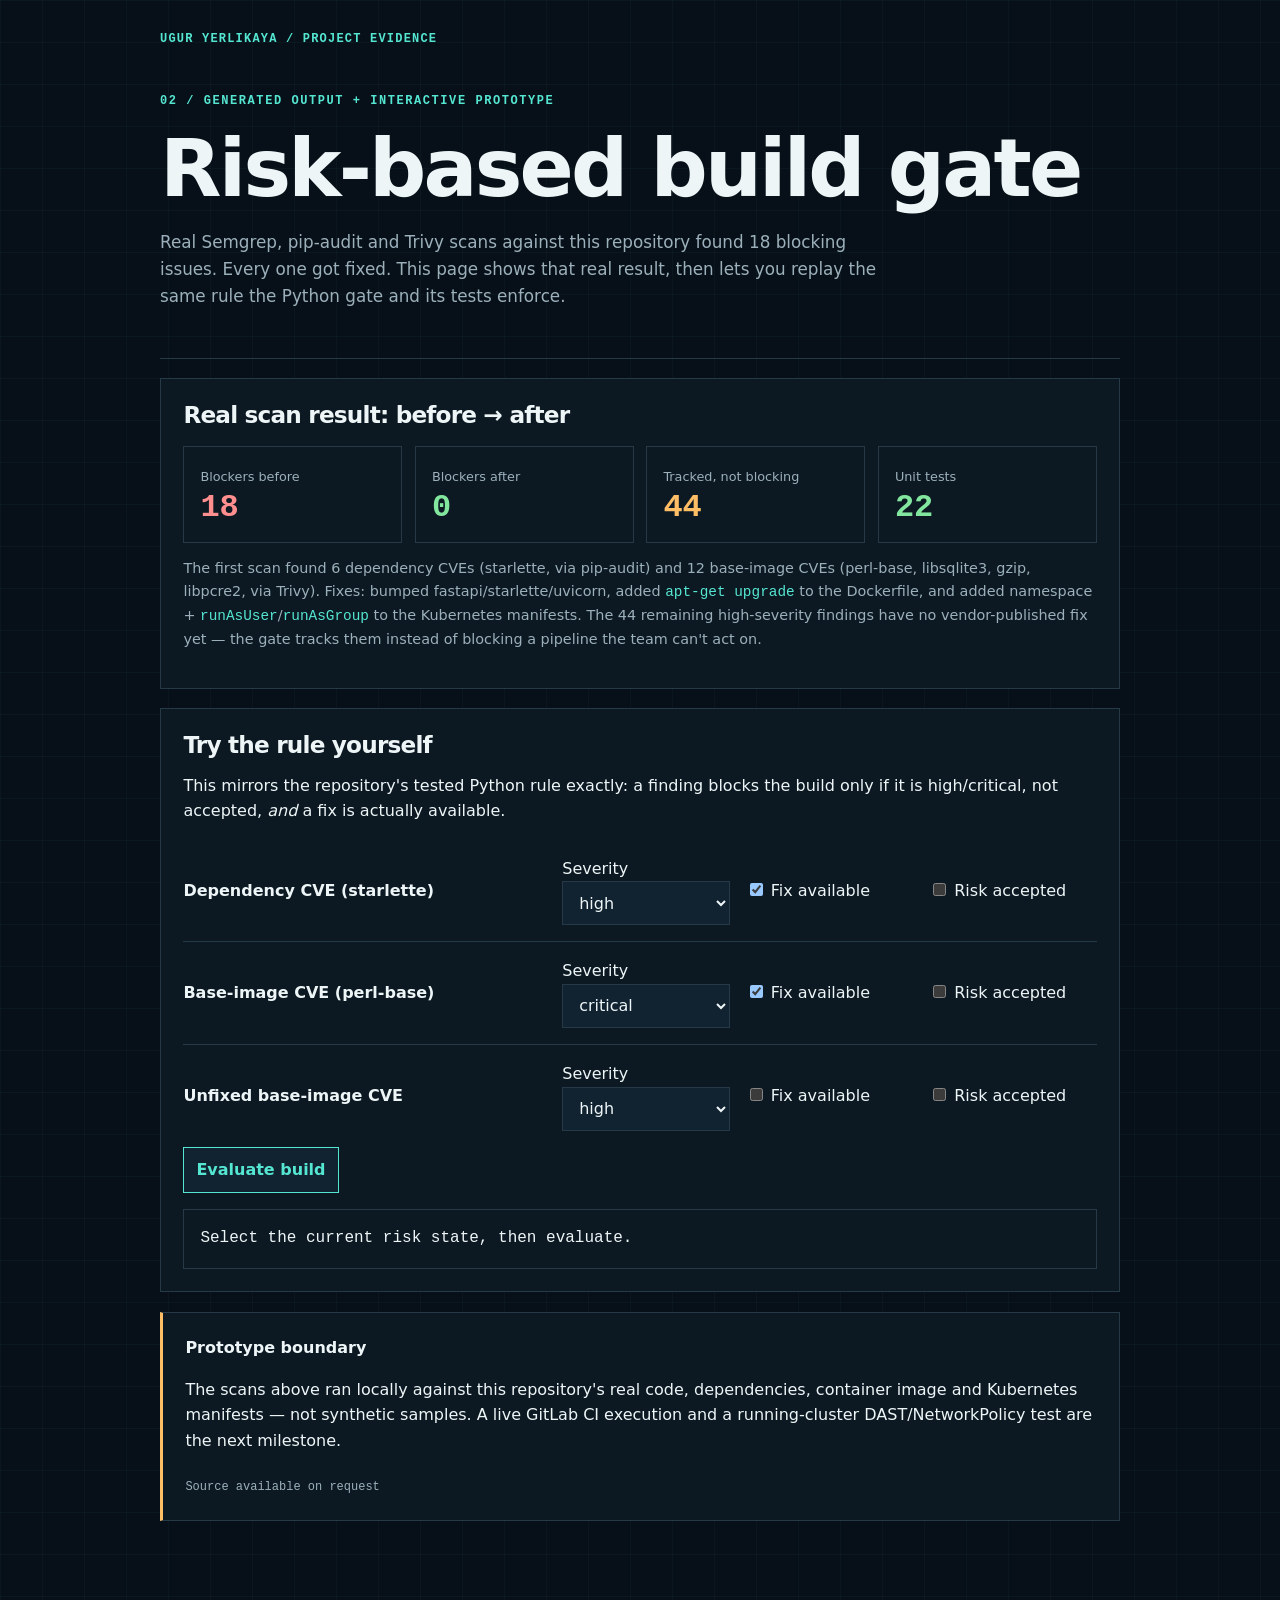
==== commit 080c2e95: "Remove links to now-private source repositories All four project source repos are private; only this" ====
--- a/demos/appsec-gate.html
+++ b/demos/appsec-gate.html
@@ -18,5 +18,5 @@
 <div class="control-row"><strong>Unfixed base-image CVE</strong><label>Severity<select data-severity><option>medium</option><option selected>high</option><option>critical</option></select></label><label><input type="checkbox" data-fixable> Fix available</label><label><input type="checkbox" data-accepted> Risk accepted</label></div>
 </div><button id="run-gate" type="button">Evaluate build</button><div id="gate-result" class="result" aria-live="polite">Select the current risk state, then evaluate.</div></section>
 
-<section class="panel notice"><strong>Prototype boundary</strong><p>The scans above ran locally against this repository's real code, dependencies, container image and Kubernetes manifests &mdash; not synthetic samples. A live GitLab CI execution and a running-cluster DAST/NetworkPolicy test are the next milestone.</p><a class="repo-link" href="https://github.com/heissonly/cloud-native-appsec-supply-chain">Inspect the source repository →</a></section>
+<section class="panel notice"><strong>Prototype boundary</strong><p>The scans above ran locally against this repository's real code, dependencies, container image and Kubernetes manifests &mdash; not synthetic samples. A live GitLab CI execution and a running-cluster DAST/NetworkPolicy test are the next milestone.</p><span class="repo-link">Source available on request</span></section>
 <script src="../portfolio.js"></script></main></body></html>
